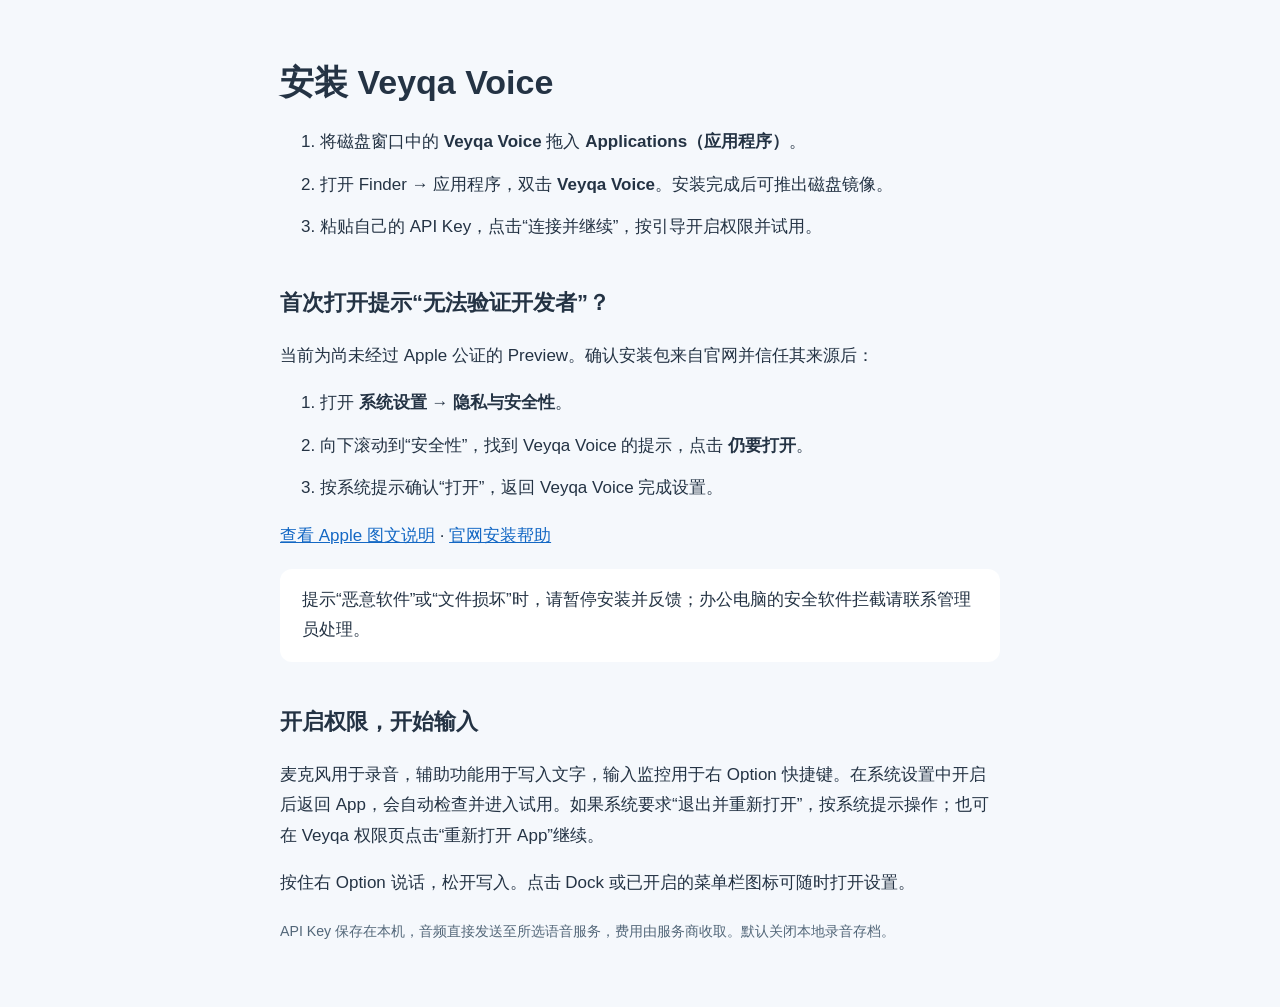
==== packaging/install-guide.html @ 1bb2fe9c "Improve installation, permission continuation and settings lifecycle for 0.2.7" ====
<!doctype html>
<html lang="zh-CN"><meta charset="utf-8"><meta name="viewport" content="width=device-width,initial-scale=1">
<title>安装 Veyqa Voice</title>
<style>body{font:17px/1.8 -apple-system,BlinkMacSystemFont,sans-serif;color:#243344;background:#f5f8fc;max-width:720px;margin:60px auto;padding:0 24px}h1{line-height:1.3}h2{font-size:22px;margin-top:40px}li{margin:12px 0}a{color:#1468c4}aside{padding:16px 22px;background:white;border-radius:12px}small{color:#536779}</style>
<h1>安装 Veyqa Voice</h1>
<ol><li>将磁盘窗口中的 <b>Veyqa Voice</b> 拖入 <b>Applications（应用程序）</b>。</li>
<li>打开 Finder → 应用程序，双击 <b>Veyqa Voice</b>。安装完成后可推出磁盘镜像。</li>
<li>粘贴自己的 API Key，点击“连接并继续”，按引导开启权限并试用。</li></ol>
<h2>首次打开提示“无法验证开发者”？</h2>
<p>当前为尚未经过 Apple 公证的 Preview。确认安装包来自官网并信任其来源后：</p>
<ol><li>打开 <b>系统设置 → 隐私与安全性</b>。</li><li>向下滚动到“安全性”，找到 Veyqa Voice 的提示，点击 <b>仍要打开</b>。</li><li>按系统提示确认“打开”，返回 Veyqa Voice 完成设置。</li></ol>
<p><a href="https://support.apple.com/zh-cn/102445">查看 Apple 图文说明</a> · <a href="https://wjc-dev.github.io/voxtype/#safety">官网安装帮助</a></p>
<aside>提示“恶意软件”或“文件损坏”时，请暂停安装并反馈；办公电脑的安全软件拦截请联系管理员处理。</aside>
<h2>开启权限，开始输入</h2>
<p>麦克风用于录音，辅助功能用于写入文字，输入监控用于右 Option 快捷键。在系统设置中开启后返回 App，会自动检查并进入试用。如果系统要求“退出并重新打开”，按系统提示操作；也可在 Veyqa 权限页点击“重新打开 App”继续。</p>
<p>按住右 Option 说话，松开写入。点击 Dock 或已开启的菜单栏图标可随时打开设置。</p>
<small>API Key 保存在本机，音频直接发送至所选语音服务，费用由服务商收取。默认关闭本地录音存档。</small>
</html>
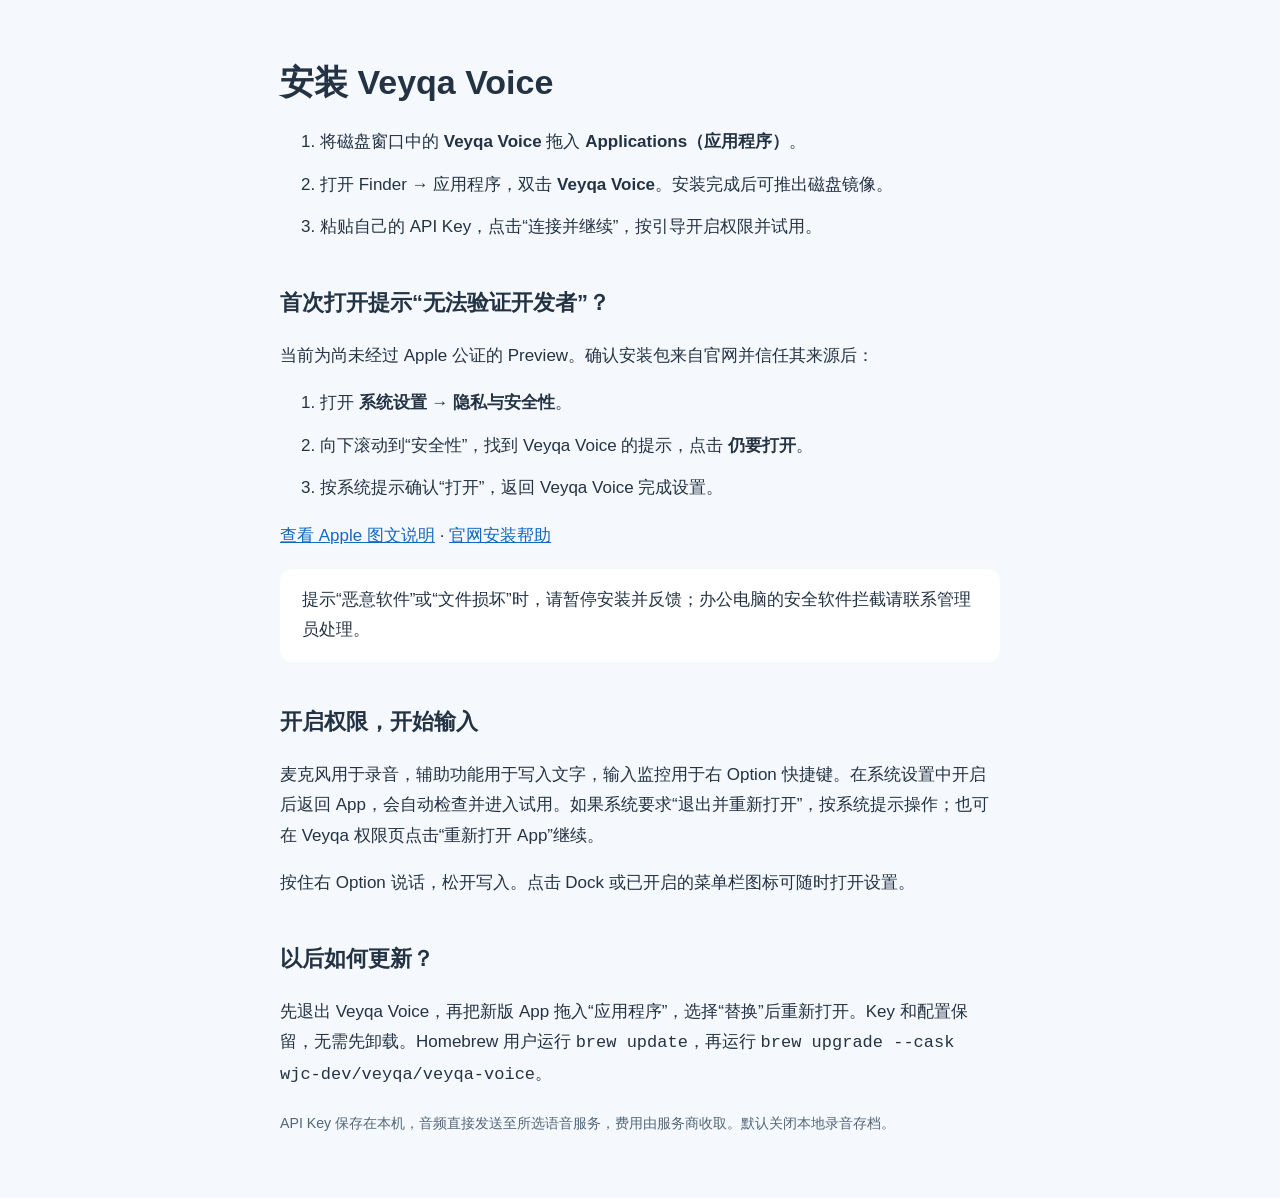
==== commit 8d84e339: "Publish 0.2.8 installation and update instructions" ====
--- a/packaging/install-guide.html
+++ b/packaging/install-guide.html
@@ -14,5 +14,7 @@
 <h2>开启权限，开始输入</h2>
 <p>麦克风用于录音，辅助功能用于写入文字，输入监控用于右 Option 快捷键。在系统设置中开启后返回 App，会自动检查并进入试用。如果系统要求“退出并重新打开”，按系统提示操作；也可在 Veyqa 权限页点击“重新打开 App”继续。</p>
 <p>按住右 Option 说话，松开写入。点击 Dock 或已开启的菜单栏图标可随时打开设置。</p>
+<h2>以后如何更新？</h2>
+<p>先退出 Veyqa Voice，再把新版 App 拖入“应用程序”，选择“替换”后重新打开。Key 和配置保留，无需先卸载。Homebrew 用户运行 <code>brew update</code>，再运行 <code>brew upgrade --cask wjc-dev/veyqa/veyqa-voice</code>。</p>
 <small>API Key 保存在本机，音频直接发送至所选语音服务，费用由服务商收取。默认关闭本地录音存档。</small>
 </html>
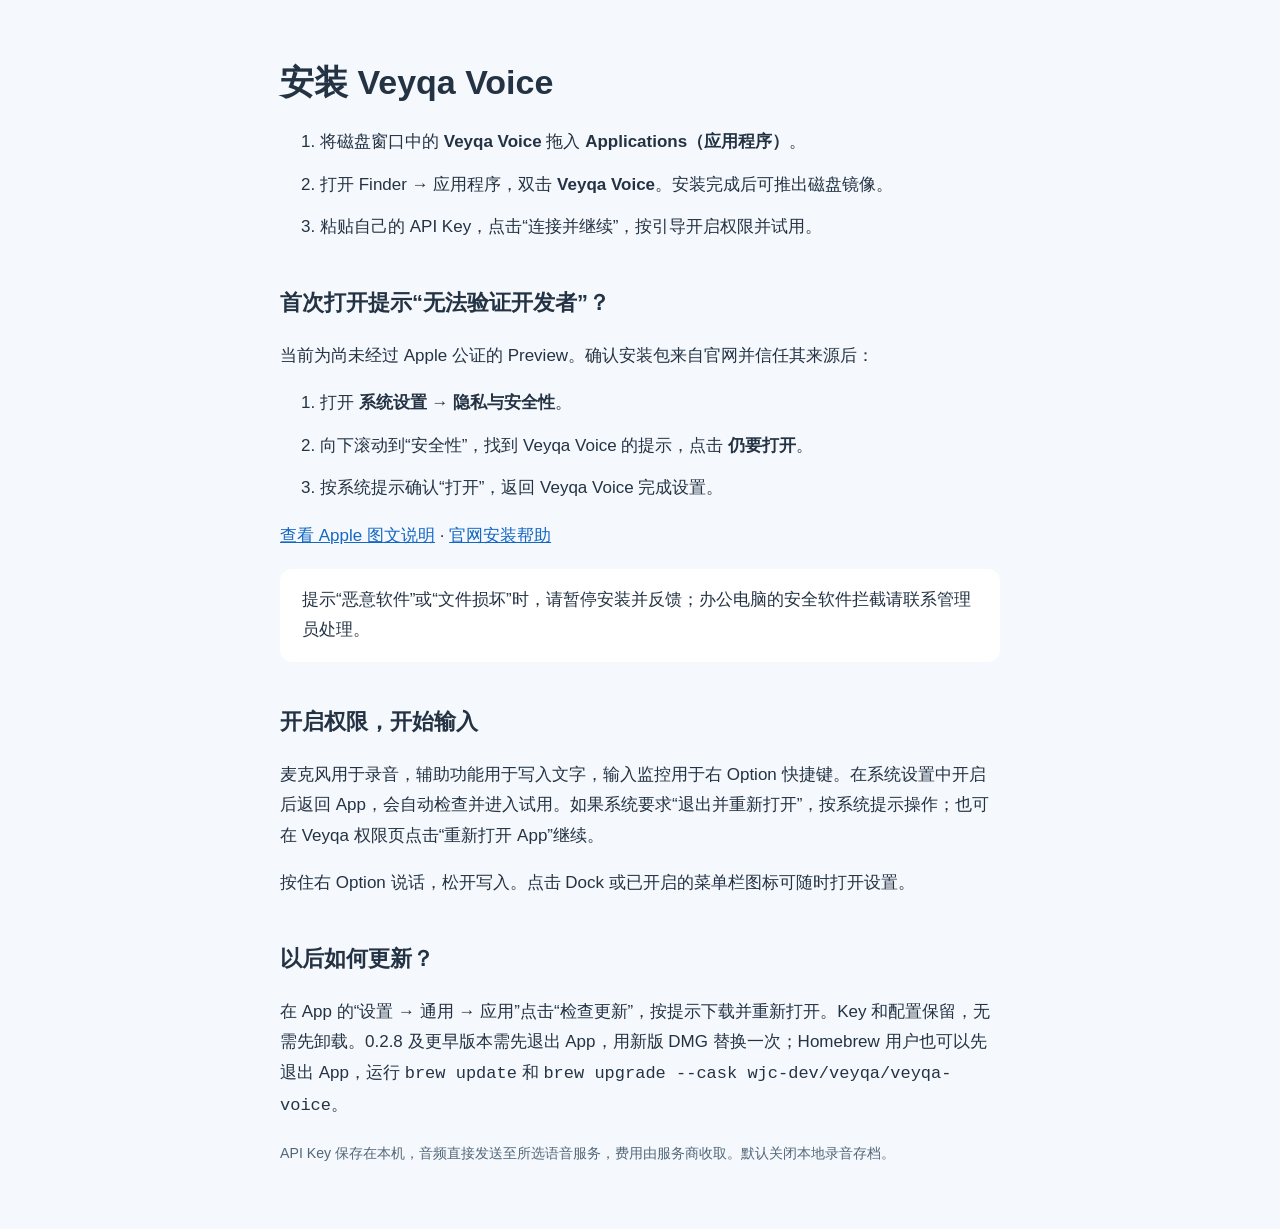
==== commit 8bee9fc0: "WIP: preserve direct-connect promotion and updater work pending network approval" ====
--- a/packaging/install-guide.html
+++ b/packaging/install-guide.html
@@ -15,6 +15,6 @@
 <p>麦克风用于录音，辅助功能用于写入文字，输入监控用于右 Option 快捷键。在系统设置中开启后返回 App，会自动检查并进入试用。如果系统要求“退出并重新打开”，按系统提示操作；也可在 Veyqa 权限页点击“重新打开 App”继续。</p>
 <p>按住右 Option 说话，松开写入。点击 Dock 或已开启的菜单栏图标可随时打开设置。</p>
 <h2>以后如何更新？</h2>
-<p>先退出 Veyqa Voice，再把新版 App 拖入“应用程序”，选择“替换”后重新打开。Key 和配置保留，无需先卸载。Homebrew 用户运行 <code>brew update</code>，再运行 <code>brew upgrade --cask wjc-dev/veyqa/veyqa-voice</code>。</p>
+<p>在 App 的“设置 → 通用 → 应用”点击“检查更新”，按提示下载并重新打开。Key 和配置保留，无需先卸载。0.2.8 及更早版本需先退出 App，用新版 DMG 替换一次；Homebrew 用户也可以先退出 App，运行 <code>brew update</code> 和 <code>brew upgrade --cask wjc-dev/veyqa/veyqa-voice</code>。</p>
 <small>API Key 保存在本机，音频直接发送至所选语音服务，费用由服务商收取。默认关闭本地录音存档。</small>
 </html>
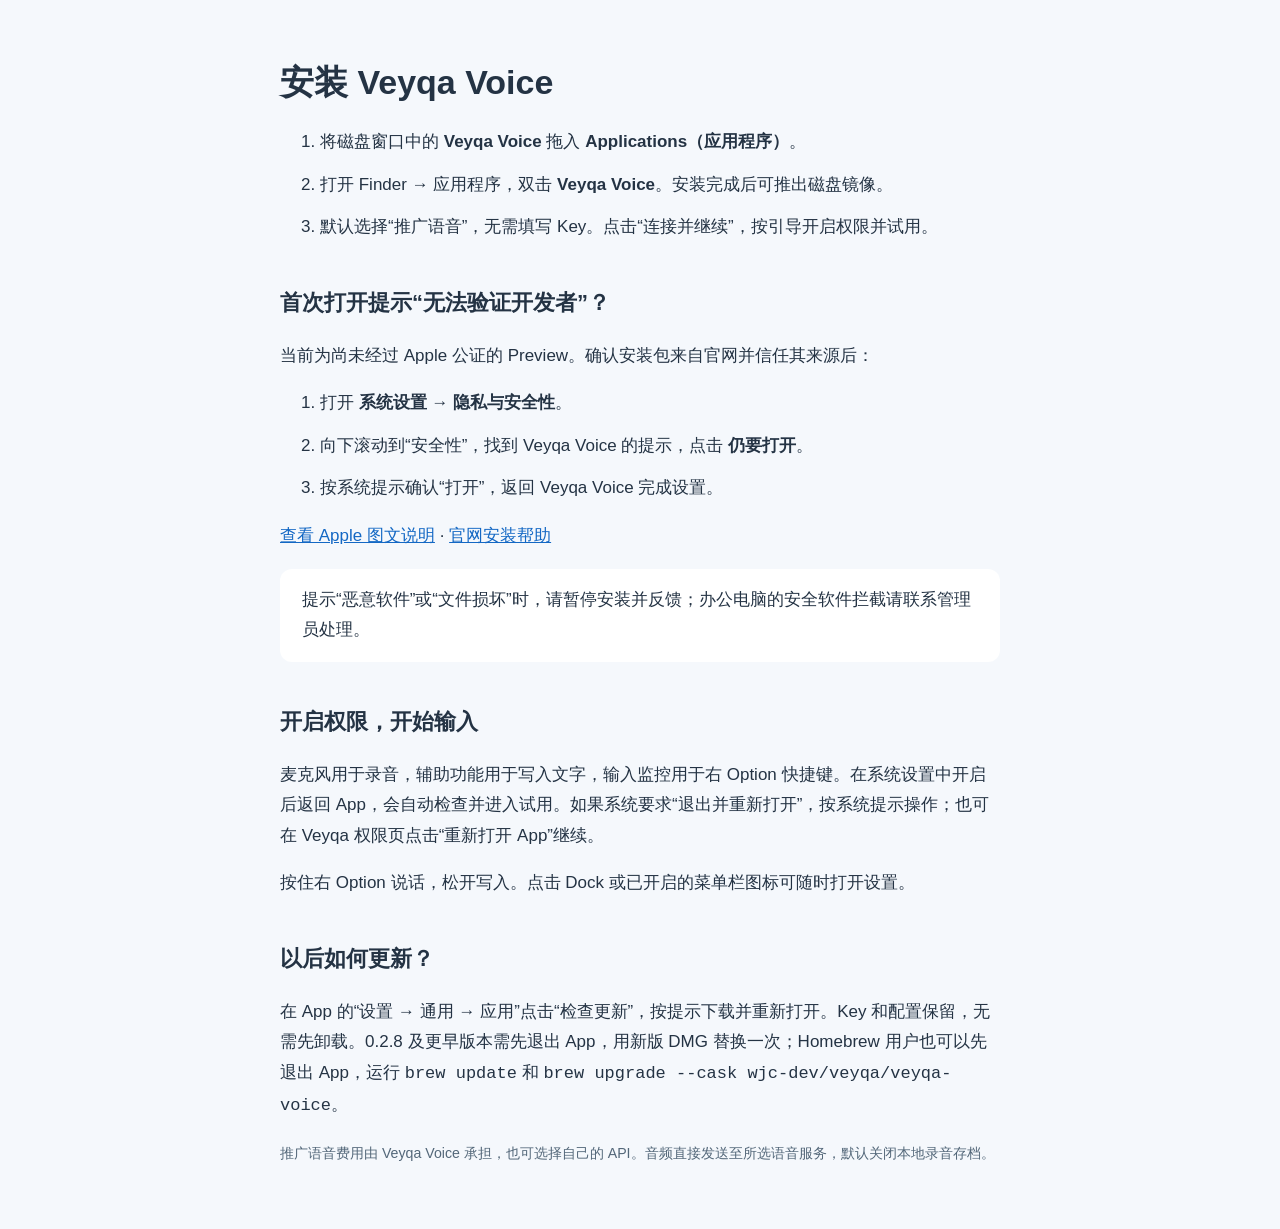
==== commit f3e79fd4: "Unify Veyqa Voice repository URLs and simplify first-open guidance" ====
--- a/packaging/install-guide.html
+++ b/packaging/install-guide.html
@@ -5,16 +5,16 @@
 <h1>安装 Veyqa Voice</h1>
 <ol><li>将磁盘窗口中的 <b>Veyqa Voice</b> 拖入 <b>Applications（应用程序）</b>。</li>
 <li>打开 Finder → 应用程序，双击 <b>Veyqa Voice</b>。安装完成后可推出磁盘镜像。</li>
-<li>粘贴自己的 API Key，点击“连接并继续”，按引导开启权限并试用。</li></ol>
+<li>默认选择“推广语音”，无需填写 Key。点击“连接并继续”，按引导开启权限并试用。</li></ol>
 <h2>首次打开提示“无法验证开发者”？</h2>
 <p>当前为尚未经过 Apple 公证的 Preview。确认安装包来自官网并信任其来源后：</p>
 <ol><li>打开 <b>系统设置 → 隐私与安全性</b>。</li><li>向下滚动到“安全性”，找到 Veyqa Voice 的提示，点击 <b>仍要打开</b>。</li><li>按系统提示确认“打开”，返回 Veyqa Voice 完成设置。</li></ol>
-<p><a href="https://support.apple.com/zh-cn/102445">查看 Apple 图文说明</a> · <a href="https://wjc-dev.github.io/voxtype/#safety">官网安装帮助</a></p>
+<p><a href="https://support.apple.com/zh-cn/102445">查看 Apple 图文说明</a> · <a href="https://wjc-dev.github.io/veyqa-voice/#safety">官网安装帮助</a></p>
 <aside>提示“恶意软件”或“文件损坏”时，请暂停安装并反馈；办公电脑的安全软件拦截请联系管理员处理。</aside>
 <h2>开启权限，开始输入</h2>
 <p>麦克风用于录音，辅助功能用于写入文字，输入监控用于右 Option 快捷键。在系统设置中开启后返回 App，会自动检查并进入试用。如果系统要求“退出并重新打开”，按系统提示操作；也可在 Veyqa 权限页点击“重新打开 App”继续。</p>
 <p>按住右 Option 说话，松开写入。点击 Dock 或已开启的菜单栏图标可随时打开设置。</p>
 <h2>以后如何更新？</h2>
 <p>在 App 的“设置 → 通用 → 应用”点击“检查更新”，按提示下载并重新打开。Key 和配置保留，无需先卸载。0.2.8 及更早版本需先退出 App，用新版 DMG 替换一次；Homebrew 用户也可以先退出 App，运行 <code>brew update</code> 和 <code>brew upgrade --cask wjc-dev/veyqa/veyqa-voice</code>。</p>
-<small>API Key 保存在本机，音频直接发送至所选语音服务，费用由服务商收取。默认关闭本地录音存档。</small>
+<small>推广语音费用由 Veyqa Voice 承担，也可选择自己的 API。音频直接发送至所选语音服务，默认关闭本地录音存档。</small>
 </html>
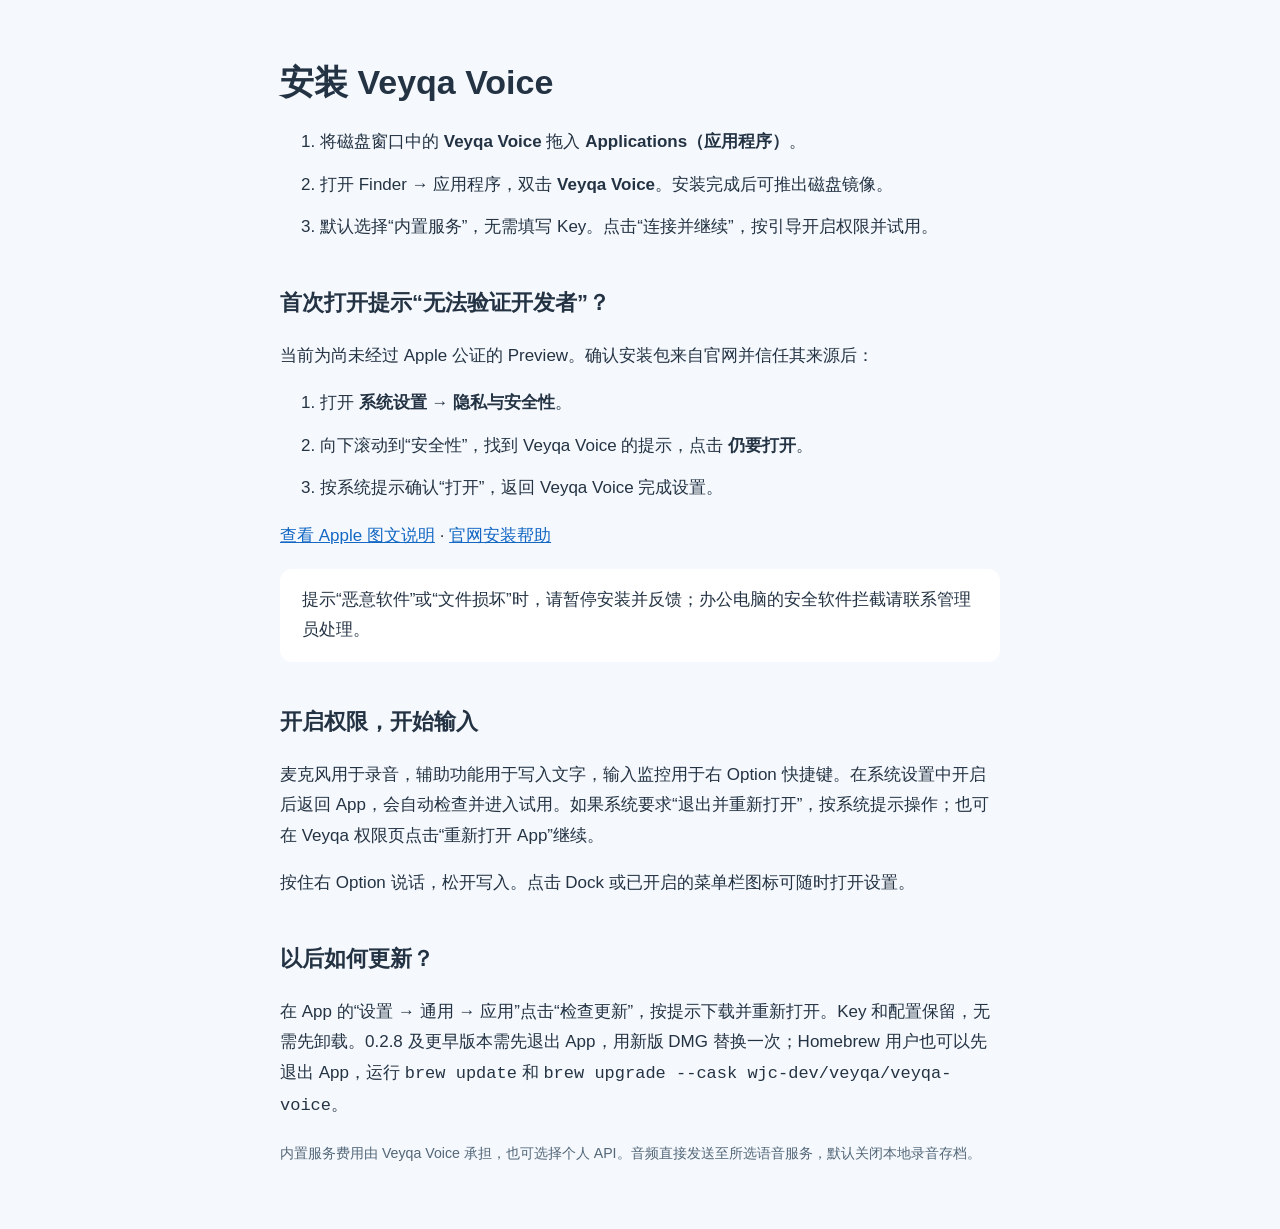
==== commit f20d882a: "Polish settings motion and unify built-in service naming" ====
--- a/packaging/install-guide.html
+++ b/packaging/install-guide.html
@@ -5,7 +5,7 @@
 <h1>安装 Veyqa Voice</h1>
 <ol><li>将磁盘窗口中的 <b>Veyqa Voice</b> 拖入 <b>Applications（应用程序）</b>。</li>
 <li>打开 Finder → 应用程序，双击 <b>Veyqa Voice</b>。安装完成后可推出磁盘镜像。</li>
-<li>默认选择“推广语音”，无需填写 Key。点击“连接并继续”，按引导开启权限并试用。</li></ol>
+<li>默认选择“内置服务”，无需填写 Key。点击“连接并继续”，按引导开启权限并试用。</li></ol>
 <h2>首次打开提示“无法验证开发者”？</h2>
 <p>当前为尚未经过 Apple 公证的 Preview。确认安装包来自官网并信任其来源后：</p>
 <ol><li>打开 <b>系统设置 → 隐私与安全性</b>。</li><li>向下滚动到“安全性”，找到 Veyqa Voice 的提示，点击 <b>仍要打开</b>。</li><li>按系统提示确认“打开”，返回 Veyqa Voice 完成设置。</li></ol>
@@ -16,5 +16,5 @@
 <p>按住右 Option 说话，松开写入。点击 Dock 或已开启的菜单栏图标可随时打开设置。</p>
 <h2>以后如何更新？</h2>
 <p>在 App 的“设置 → 通用 → 应用”点击“检查更新”，按提示下载并重新打开。Key 和配置保留，无需先卸载。0.2.8 及更早版本需先退出 App，用新版 DMG 替换一次；Homebrew 用户也可以先退出 App，运行 <code>brew update</code> 和 <code>brew upgrade --cask wjc-dev/veyqa/veyqa-voice</code>。</p>
-<small>推广语音费用由 Veyqa Voice 承担，也可选择自己的 API。音频直接发送至所选语音服务，默认关闭本地录音存档。</small>
+<small>内置服务费用由 Veyqa Voice 承担，也可选择个人 API。音频直接发送至所选语音服务，默认关闭本地录音存档。</small>
 </html>
